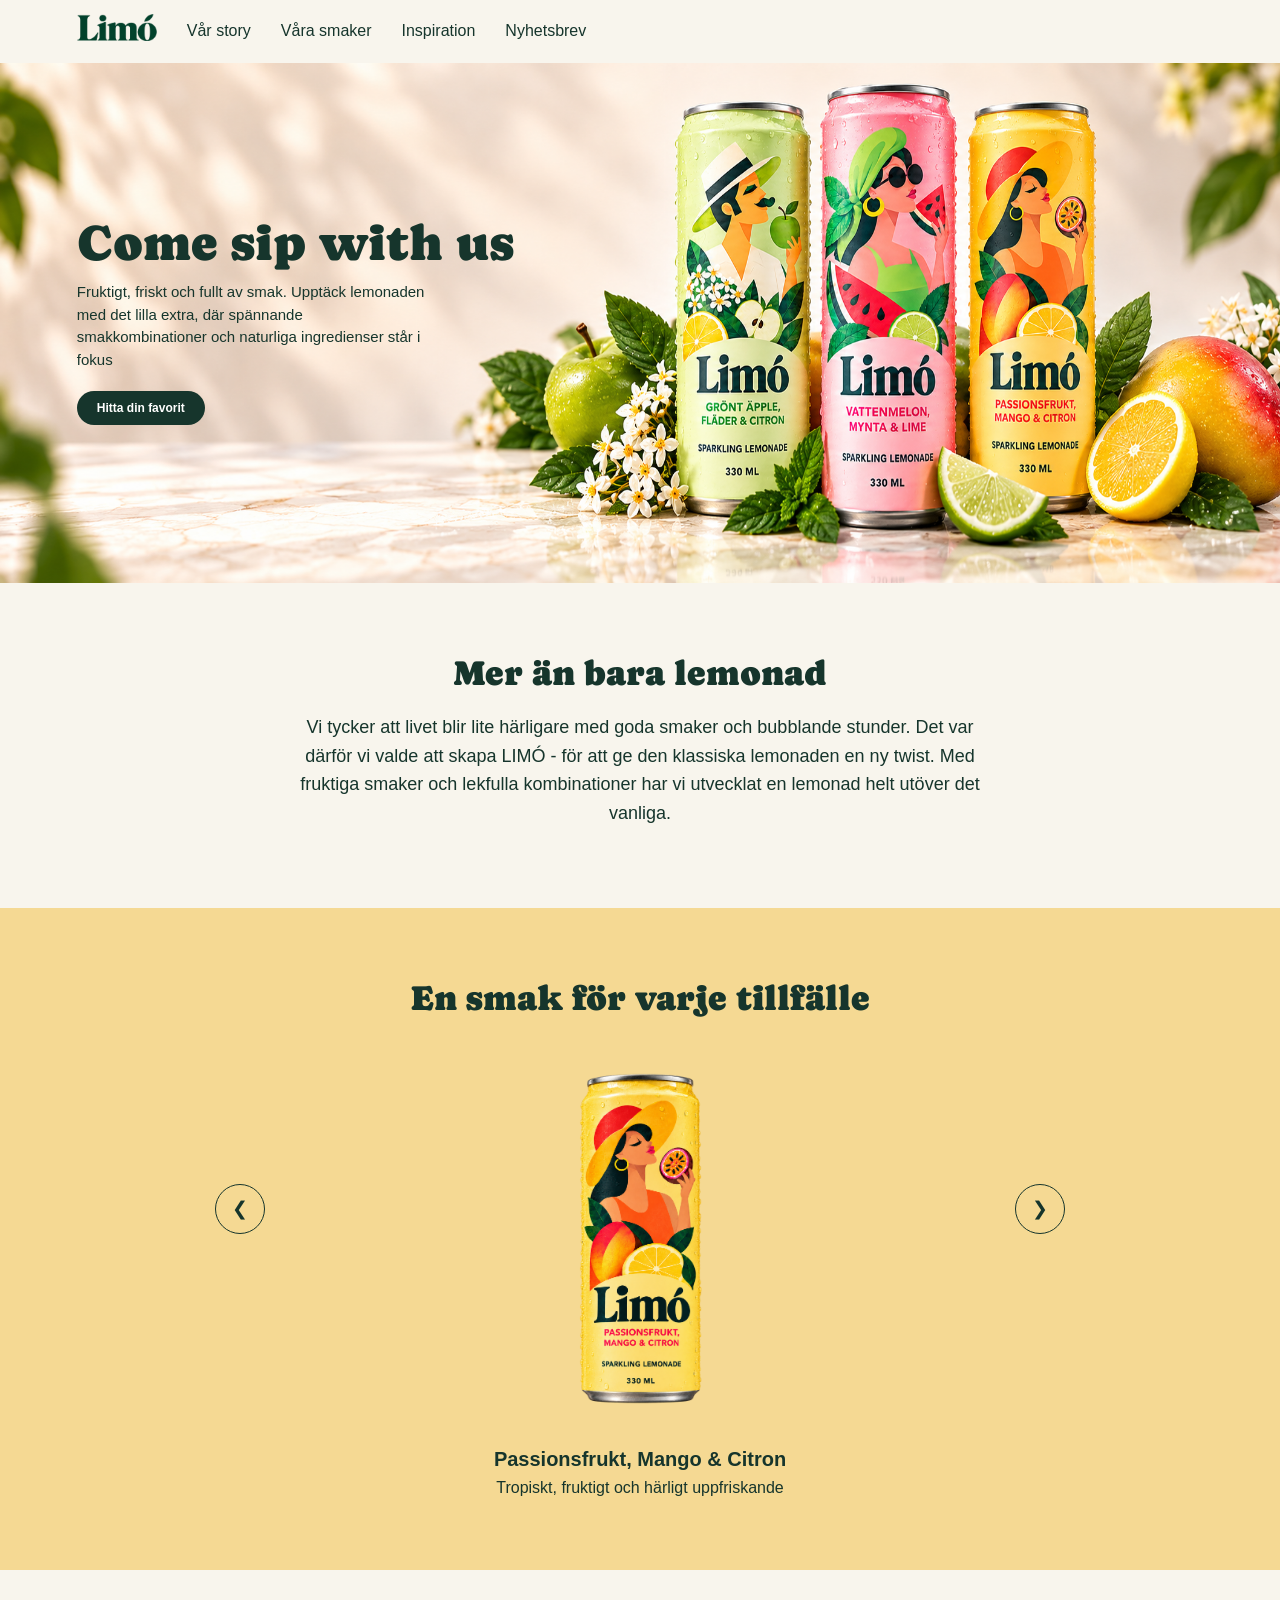
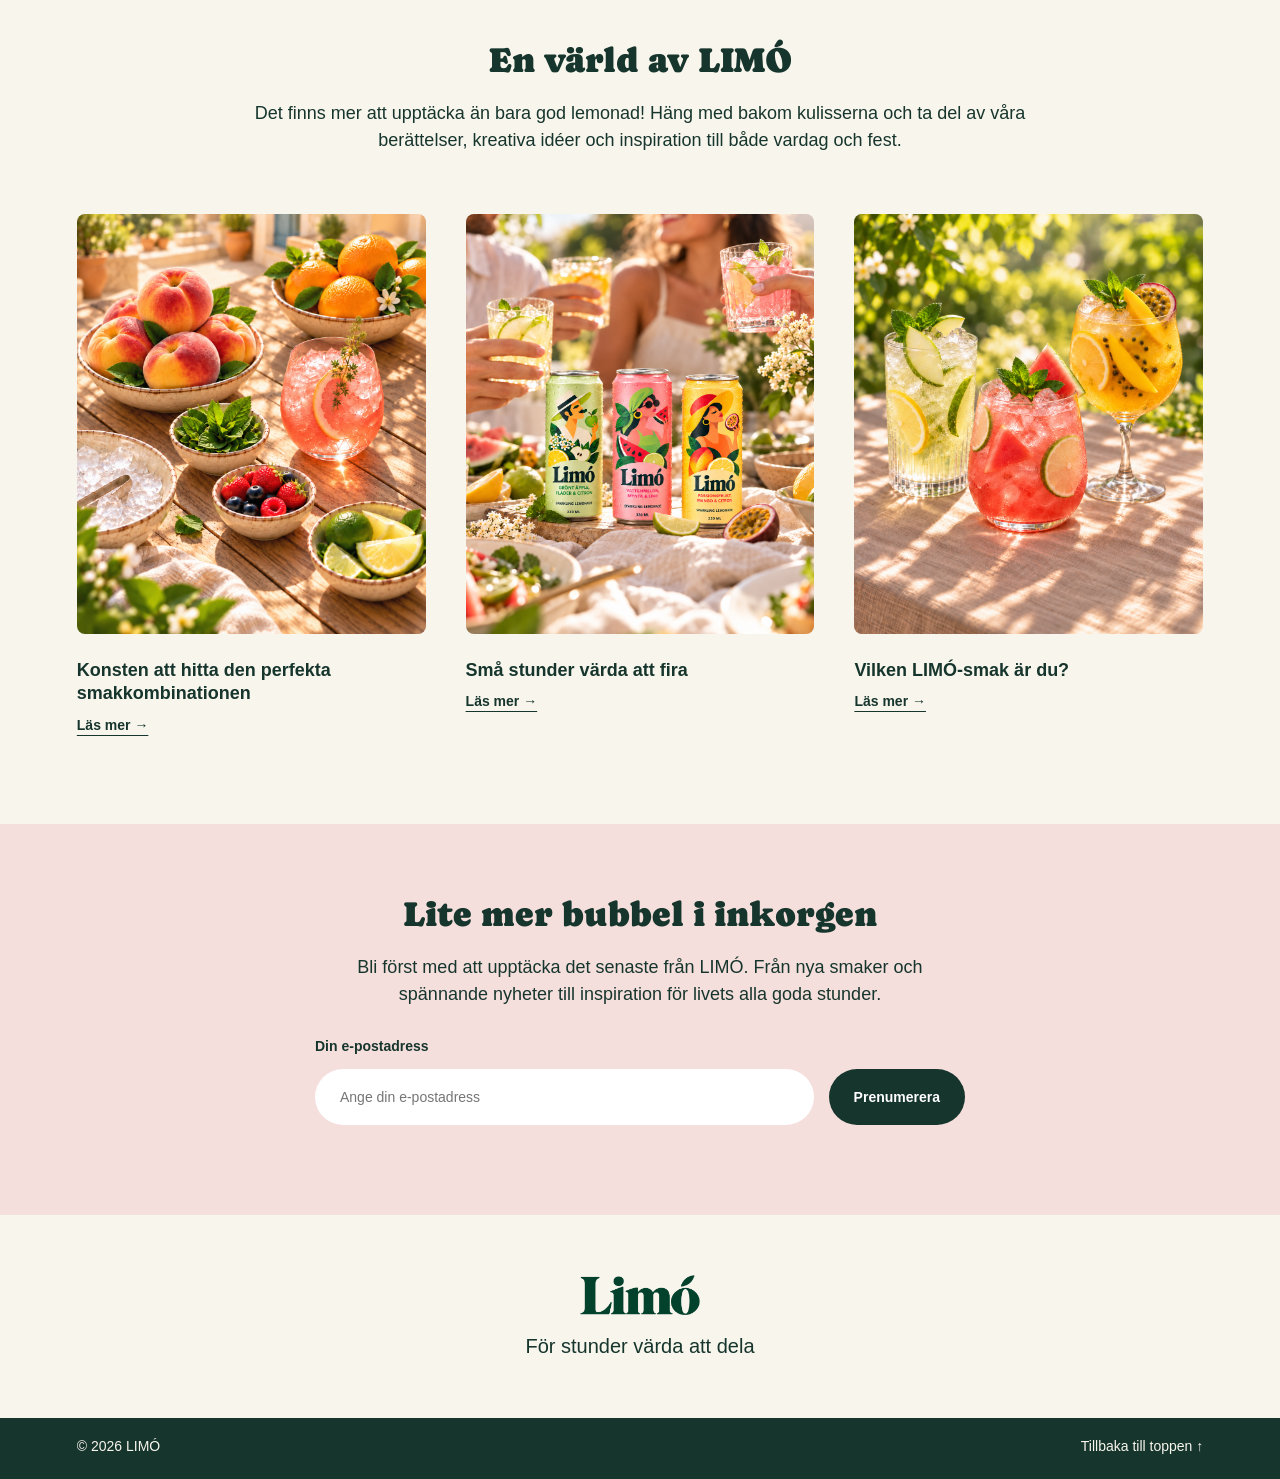
==== webbplats/index.html @ f2c903df "Ändring av namn på filer, kontroll av plugin, tog bort onödiga filer" ====
<!doctype html>
<html lang="sv">
  <head>
    <meta charset="UTF-8" />
    <meta name="viewport" content="width=device-width, initial-scale=1.0" />

    <!-- Sidans titel och metabeskrivning för SEO -->
    <title>LIMÓ Sparkling Lemonade - Fruktig, frisk och full av smak</title>
    <meta
      name="description"
      content="Upptäck LIMÓ, en sprudlande lemonad med fruktiga smakkombinationer. Utforska våra tre smaker, hitta din favorit och inspireras av livets goda stunder."
    />

    <!-- Kopplar HTML-filen till den externa CSS-filen -->
    <link rel="stylesheet" href="style.css" />

    <!-- Favicon -->
    <link rel="icon" type="image/png" href="images/favicon.png" />
  </head>

  <body>
    <!-- HEADER: Logotyp och navigeringsmeny -->
    <header id="top">
      <!-- Logotypen länkar tillbaka till startsidan -->
      <a href="index.html" class="logo">
        <img src="images/logo.png" alt="LIMÓ - Startsida" />
      </a>
      <nav aria-label="Huvudmeny">
        <ul>
          <li><a href="#story">Vår story</a></li>
          <li><a href="#smaker">Våra smaker</a></li>
          <li><a href="#inspiration">Inspiration</a></li>
          <li><a href="#nyhetsbrev">Nyhetsbrev</a></li>
        </ul>
      </nav>
    </header>

    <main>
      <!-- HERO: Huvudbild med rubrik, text och knapp -->
      <section class="hero">
        <img
          src="images/hero.png"
          alt="Tre färgglada LIMÓ-lemonader med fruktiga smaker"
          class="hero-image"
        />
        <div class="hero-content">
          <h1>Come sip with us</h1>
          <p>
            Fruktigt, friskt och fullt av smak. Upptäck lemonaden med det lilla
            extra, där spännande smakkombinationer och naturliga ingredienser
            står i fokus
          </p>
          <a href="#smaker" class="hero-button"> Hitta din favorit </a>
        </div>
      </section>

      <!-- VÅR STORY: Presentation av varumärket LIMÓ -->
      <section id="story" class="about">
        <h2>Mer än bara lemonad</h2>

        <p>
          Vi tycker att livet blir lite härligare med goda smaker och bubblande
          stunder. Det var därför vi valde att skapa LIMÓ - för att ge den
          klassiska lemonaden en ny twist. Med fruktiga smaker och lekfulla
          kombinationer har vi utvecklat en lemonad helt utöver det vanliga.
        </p>
      </section>

      <!-- VÅRA SMAKER: Bläddringsbar produktkarusell -->
      <section id="smaker" class="products">
        <h2>En smak för varje tillfälle</h2>

        <div class="product-slider">
          <!-- Vänster Pil -->
          <button
            class="slider-prev"
            type="button"
            aria-label="Föregående smak"
          >
            &#10094;
          </button>

          <div class="product-container">
            <article class="product is-active">
              <img
                src="images/passionsfrukt_mango.png"
                alt="LIMÓ passionsfrukt, mango och citron"
              />
              <h3>Passionsfrukt, Mango & Citron</h3>
              <p>Tropiskt, fruktigt och härligt uppfriskande</p>
            </article>

            <article class="product">
              <img
                src="images/apple_flader.png"
                alt="LIMÓ grönt äpple, fläder och citron"
              />
              <h3>Grönt äpple, Fläder & Citron</h3>
              <p>Friskt, blommigt och lagom syrligt</p>
            </article>

            <article class="product">
              <img
                src="images/vattenmelon_mynta.png"
                alt="LIMÓ vattenmelon, mynta och lime"
              />
              <h3>Vattenmelon, Mynta & Lime</h3>
              <p>Läskande, svalkande och full av sommarkänsla</p>
            </article>
          </div>

          <!-- Höger Pil -->
          <button class="slider-next" type="button" aria-label="Nästa smak">
            &#10095;
          </button>
        </div>
      </section>

      <!-- INSPIRATION: Länkar till webbplatsens tre artiklar -->
      <section id="inspiration" class="journal">
        <h2>En värld av LIMÓ</h2>

        <p>
          Det finns mer att upptäcka än bara god lemonad! Häng med bakom
          kulisserna och ta del av våra berättelser, kreativa idéer och
          inspiration till både vardag och fest.
        </p>

        <!-- Tre artiklar med bilder och länkar -->
        <div class="article-container">
          <article class="article-card">
            <div class="article-image">
              <img
                src="images/kombiationer.png"
                alt="Fruktiga ingredienser till LIMÓ:s lemonader"
              />
            </div>
            <h3>Konsten att hitta den perfekta smakkombinationen</h3>

            <a href="artikel.html?id=perfekta-smakkombinationen"> Läs mer → </a>
          </article>

          <article class="article-card">
            <div class="article-image">
              <img
                src="images/stunder.png"
                alt="Lemonad serverad under en somrig stund"
              />
            </div>
            <h3>Små stunder värda att fira</h3>

            <a href="artikel.html?id=sma-stunder-varda-att-fira"> Läs mer → </a>
          </article>

          <article class="article-card">
            <div class="article-image">
              <img
                src="images/smaker.png"
                alt="LIMÓ:s tre olika lemonadsmaker"
              />
            </div>
            <h3>Vilken LIMÓ-smak är du?</h3>

            <a href="artikel.html?id=vilken-limo-smak-ar-du"> Läs mer → </a>
          </article>
        </div>
      </section>

      <!-- NYHETSBREV: Formulär för att registrera e-postadress -->
      <section id="nyhetsbrev" class="newsletter">
        <h2>Lite mer bubbel i inkorgen</h2>

        <p>
          Bli först med att upptäcka det senaste från LIMÓ. Från nya smaker och
          spännande nyheter till inspiration för livets alla goda stunder.
        </p>

        <form id="newsletter-form">
          <label for="email">Din e-postadress</label>

          <input
            type="email"
            id="email"
            name="email"
            placeholder="Ange din e-postadress"
            autocomplete="email"
            required
          />

          <button type="submit">Prenumerera</button>
        </form>

        <!-- Här visar JavaScript ett tackmeddelande -->
        <div id="form-message" aria-live="polite"></div>
      </section>
    </main>

    <!-- FOOTER: Logotyp och slogan -->
    <footer class="site-footer">
      <div class="footer-top">
        <img src="images/logo.png" alt="LIMÓ logotyp" class="footer-logo" />

        <p>För stunder värda att dela</p>
      </div>

      <!-- Nedre delen med copyright och länk till toppen -->
      <div class="footer-bottom">
        <p>© 2026 LIMÓ</p>

        <a href="#top">Tillbaka till toppen ↑</a>
      </div>
    </footer>

    <!-- Kopplar HTML-filen till JavaScript -->
    <script src="script.js"></script>
  </body>
</html>
---- webbplats/style.css ----
/* GRUNDINSTÄLLNINGAR */

/* Importerar Caprasimo från Google Fonts */
@import url("https://fonts.googleapis.com/css2?family=Caprasimo&display=swap");

/* Tar bort webbläsarens standardmarginaler */
* {
  margin: 0;
  padding: 0;
  box-sizing: border-box;
}

/* Sidans bakgrund, textfärg och typsnitt */
body {
  background-color: #f8f5ed;
  color: #16352c;
  font-family: "Gill Sans", "Gill Sans MT", Calibri, "Trebuchet MS", sans-serif;
}

/* HEADER */

/* Placerar logotyp och navigering till vänster */
header {
  display: flex;
  justify-content: flex-start;
  align-items: center;
  gap: 30px;
  padding: 18px 6% 18px;
  background-color: #f8f5ed;
}

/* LIMÓ-logotypen */
.logo {
  display: inline-flex;
  align-items: center;
  flex-shrink: 0;
}

.logo img {
  display: block;
  width: 80px;
  height: auto;
  position: relative;
  top: -4px;
}

/* Navigeringsmenyn */
header nav ul {
  display: flex;
  align-items: center;
  gap: 30px;
  list-style: none;
}

/* Länkarna i menyn */
header nav a {
  font-size: 16px;
  font-weight: 350;
  text-decoration: none;
  color: #16352c;
}

/* Ändrar färg när muspekaren förs över en länk */
header nav a:hover {
  color: #9b7a6d;
}

/* HERO-SEKTION */

/* Gör det möjligt att placera text ovanpå bilden */
.hero {
  position: relative;
  width: 100%;
  height: 520px;
  min-height: 0;
  overflow: hidden;
}

/* Bakgrundsbilden fyller hela sektionen */
.hero-image {
  position: absolute;
  top: 0;
  left: 0;
  width: 100%;
  height: 100%;
  object-fit: fill;
}

/* Placerar innehållet ovanpå bilden */
.hero-content {
  position: relative;
  z-index: 1;
  min-height: 0;
  height: 100%;
  display: flex;
  flex-direction: column;
  justify-content: center;
  align-items: flex-start;
  padding: 60px 6%;
  max-width: 600px;
  transform: translateY(-3px);
}

/* Hero-sektionens huvudrubrik */
.hero h1 {
  font-family: "Caprasimo", serif;
  font-size: 50px;
  font-weight: 400;
  white-space: nowrap;
  margin-bottom: 10px;
}

/* Hero-sektionens brödtext */
.hero p {
  font-size: 15px;
  line-height: 1.5;
  margin-bottom: 20px;
  max-width: 350px;
}

/* Knappen till smaksektionen */
.hero-button {
  display: inline-block;
  background-color: #16352c;
  color: #ffffff;
  padding: 10px 20px;
  border-radius: 35px;
  text-decoration: none;
  font-size: 12px;
  font-family: inherit;
  font-weight: 600;
}

/* Knappens effekt vid hovring */
.hero-button:hover {
  background-color: #5f4a42;
}

/* VÅR STORY: Sektionens utseende */
.about {
  background-color: #f8f5ed;
  padding: 70px 8% 80px;
  text-align: center;
}

/* Rubriken i Vår story */
.about h2 {
  font-size: 35px;
  font-family: "Caprasimo", serif;
  font-weight: 400;
  color: #16352c;
  margin-bottom: 20px;
}

/* Brödtexten i Vår story */
.about p {
  font-size: 18px;
  line-height: 1.6;
  color: #16352c;
  max-width: 700px;
  margin: 0 auto;
}

/* VÅRA SMAKER: Sektionens utseende */
.products {
  background-color: #f5d993;
  padding: 70px 6% 70px;
  text-align: center;
  transition: background-color 0.4s ease;
}

/* Bakgrundsfärg för respektive LIMÓ-smak */
.products.flavour-mango {
  background-color: #f5d993;
}

.products.flavour-apple {
  background-color: #dce9b8;
}

.products.flavour-watermelon {
  background-color: #f6c6d3;
}

.products h2 {
  font-size: 35px;
  font-family: "Caprasimo", serif;
  font-weight: 400;
  color: #16352c;
  margin-bottom: 40px;
}

/* PRODUKTPILAR: Runda knappar med tunn kontur */
.slider-prev,
.slider-next {
  display: flex;
  align-items: center;
  justify-content: center;
  background-color: transparent;
  color: #16352c;
  border: 0.5px solid #16352c;
  border-radius: 50%;
  width: 50px;
  height: 50px;
  font-size: 19px;
  line-height: 1;
  cursor: pointer;
  flex-shrink: 0;
  transform: translateY(-70px);
  transition:
    background-color 0.3s ease,
    color 0.3s ease;
}

/* Mörkgrön bakgrund och vit pil vid hover */
.slider-prev:hover,
.slider-next:hover {
  background-color: #16352c;
  color: #ffffff;
}

/* Placerar pilarna på varsin sida av produkten */
.product-slider {
  display: flex;
  align-items: center;
  justify-content: center;
  gap: 50px;
  max-width: 1100px;
  margin: 0 auto;
}

/* Centrerar produkten */
.product-container {
  width: 100%;
  max-width: 650px;
}

/* Döljer produkter som inte är aktiva */
.product {
  display: none;
}

/* Visar den aktuella produkten */
.product.is-active {
  display: block;
}

/* Produktbildens storlek */
.product img {
  display: block;
  width: 100%;
  height: 350px;
  object-fit: contain;
  margin-bottom: 40px;
}

/* Produktnamn */
.product h3 {
  font-size: 20px;
  margin-bottom: 5px;
  color: #16352c;
}

/* Smakbeskrivning */
.product p {
  font-size: 16px;
  line-height: 1.5;
  color: #16352c;
}

/* INSPIRATION: Sektionens bakgrund och avstånd */
.journal {
  background-color: #f8f5ed;
  padding: 70px 6% 90px;
  text-align: center;
}

/* Rubriken i inspirationssektionen */
.journal h2 {
  font-size: 35px;
  font-family: "Caprasimo", serif;
  font-weight: 400;
  color: #16352c;
  margin-bottom: 20px;
}

/* Den inledande brödtexten */
.journal > p {
  font-size: 18px;
  line-height: 1.5;
  max-width: 800px;
  margin: 0 auto 60px;
}

/* Placerar de tre artikelkorten bredvid varandra */
.article-container {
  display: grid;
  grid-template-columns: repeat(3, 1fr);
  gap: 40px;
  max-width: 1200px;
  margin: 0 auto;
}

/* Varje artikelkort */
.article-card {
  text-align: left;
}

/* Bildruta som döljer det som zoomas utanför */
.article-image {
  overflow: hidden;
  border-radius: 8px;
  margin-bottom: 25px;
}

/* Artikelbildernas storlek och mjuka övergång */
.article-card img {
  display: block;
  width: 100%;
  height: 420px;
  object-fit: cover;
  transition: transform 0.8s ease;
}

/* Zoomar in bilden när muspekaren är över den */
.article-image:hover img {
  transform: scale(1.08);
}

/* Artikelrubrikerna */
.article-card h3 {
  font-size: 18px;
  line-height: 1.3;
  color: #16352c;
  margin-bottom: 10px;
}

/* Länken till artikeln */
.article-card a {
  display: inline-block;
  color: #16352c;
  font-size: 14px;
  font-weight: 600;
  text-decoration: underline;
  text-underline-offset: 5px;
  transition:
    transform 0.3s ease,
    color 0.3s ease;
}

/* Flyttar länken åt höger när man hovrar */
.article-card a:hover {
  transform: translateX(5px);
  color: #9b7a6d;
}

/* NYHETSBREV: Bakgrund och placering */
.newsletter {
  background-color: #f5dfdd;
  padding: 70px 6% 90px;
  text-align: center;
}

/* Rubriken */
.newsletter h2 {
  font-size: 35px;
  font-family: "Caprasimo", serif;
  font-weight: 400;
  color: #16352c;
  margin-bottom: 20px;
}

/* Brödtexten */
.newsletter > p {
  font-size: 18px;
  line-height: 1.5;
  max-width: 600px;
  margin: 0 auto 30px;
}

/* Placerar e-postfältet och knappen bredvid varandra */
#newsletter-form {
  display: grid;
  grid-template-columns: 1fr auto;
  gap: 15px;
  max-width: 650px;
  margin: 0 auto;
  text-align: left;
}

/* Texten ovanför e-postfältet */
#newsletter-form label {
  grid-column: 1 / -1;
  font-size: 14px;
  font-weight: 600;
}

/* E-postfältets utseende */
#newsletter-form input {
  min-width: 0;
  padding: 20px 25px;
  border: none;
  border-radius: 300px;
  font-size: 14px;
  font-family: inherit;
}

/* Prenumerera-knappen */
#newsletter-form button {
  background-color: #16352c;
  color: white;
  border: none;
  border-radius: 30px;
  padding: 15px 25px;
  font-size: 14px;
  font-weight: 600;
  font-family: inherit;
  cursor: pointer;
}

/* Visar tydligt vilket formulärelement som är markerat */
#newsletter-form input:focus-visible,
#newsletter-form button:focus-visible {
  outline: 2px solid #16352c;
}

/* Ändrar knappens färg vid hovring */
#newsletter-form button:hover {
  background-color: #5f4a42;
}

/* Tackmeddelandet som skapas med JavaScript */
#form-message {
  position: relative;
  height: 0;
}

/* Placerar tackmeddelandet under formuläret */
#form-message p {
  position: absolute;
  top: 25px;
  left: 0;
  width: 100%;
  margin: 0;
  text-align: center;
  font-size: 16px;
  font-weight: 600;
  color: #16352c;
}

/* FOOTER: Sektionens grundinställningar */
.site-footer {
  width: 100%;
}

/* Övre delen med beige bakgrund */
.footer-top {
  background-color: #f8f5ed;
  padding: 60px 6% 60px;
  text-align: center;
}

/* LIMÓ-logotypen */
.footer-logo {
  display: block;
  width: 120px;
  height: auto;
  margin: 0 auto 20px;
}

/* Slogan under logotypen */
.footer-top p {
  font-size: 20px;
  color: #16352c;
  font-weight: 500;
}

/* Nedre delen med mörkgrön bakgrund */
.footer-bottom {
  display: flex;
  justify-content: space-between;
  align-items: center;
  background-color: #16352c;
  padding: 20px 6% 25px;
}

/* Copyright-text */
.footer-bottom p {
  color: #f8f5ed;
  font-size: 14px;
}

/* Länken tillbaka till toppen */
.footer-bottom a {
  color: #f8f5ed;
  font-size: 14px;
  text-decoration: none;
}

/* Effekt när muspekaren är över länken */
.footer-bottom a:hover {
  text-decoration: underline;
}

/* Mjuk scrollning mellan sidans ankarlänkar */
html {
  scroll-behavior: smooth;
}

/* BUBBLOR: Utseende på bubblorna som skapas */
.celebration-bubble {
  position: fixed;
  bottom: -60px;
  border-radius: 50%;
  background-color: rgba(255, 255, 255, 0.514);
  border: 0.5px solid rgba(142, 120, 99, 0.497);
  box-shadow: inset 0 0 12px rgba(225, 250, 248, 0.6);
  pointer-events: none;
  z-index: 9999;
  animation: bubble-rise 5s ease-out forwards;
}

/* ANIMATION: Får bubblorna att stiga och försvinna */
@keyframes bubble-rise {
  0% {
    transform: translateY(0) scale(0.5);
    opacity: 0;
  }

  15% {
    opacity: 1;
  }

  80% {
    opacity: 0.8;
  }

  100% {
    transform: translateY(-110vh) scale(1.2);
    opacity: 0;
  }
}
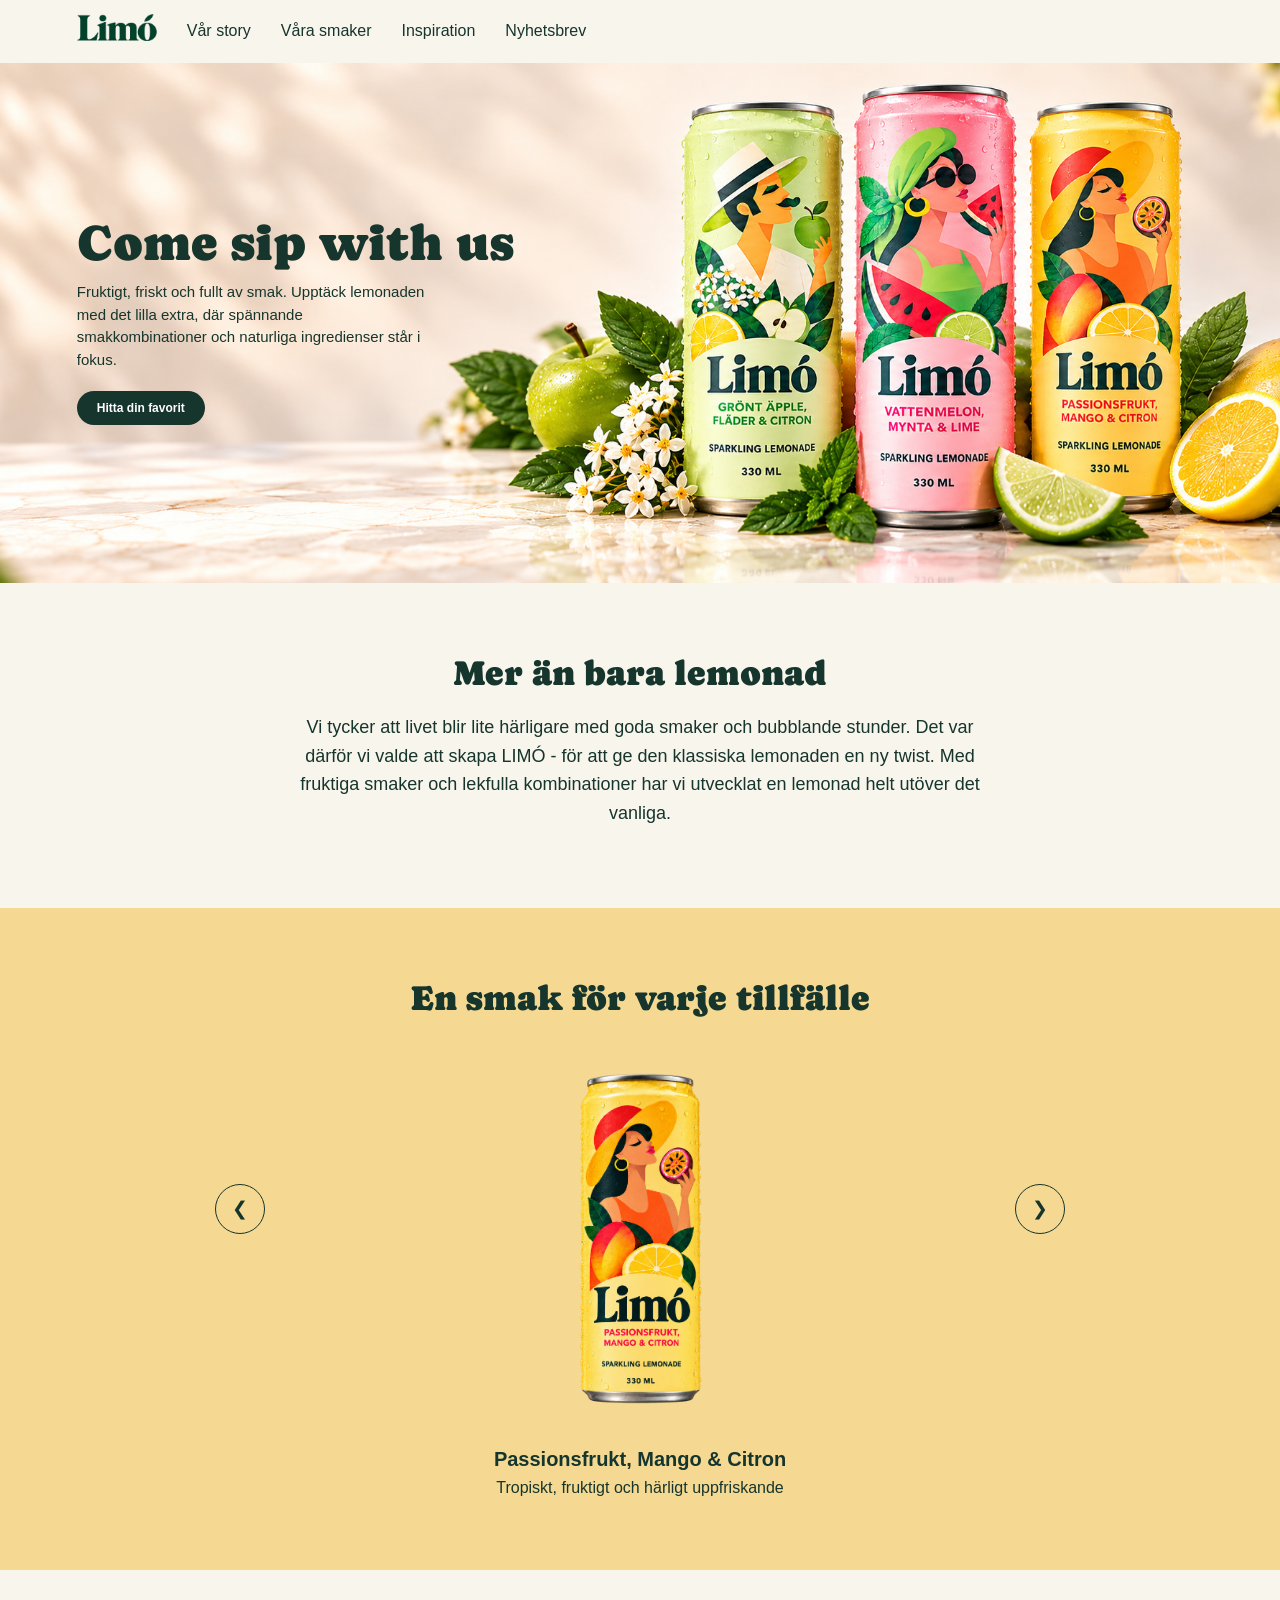
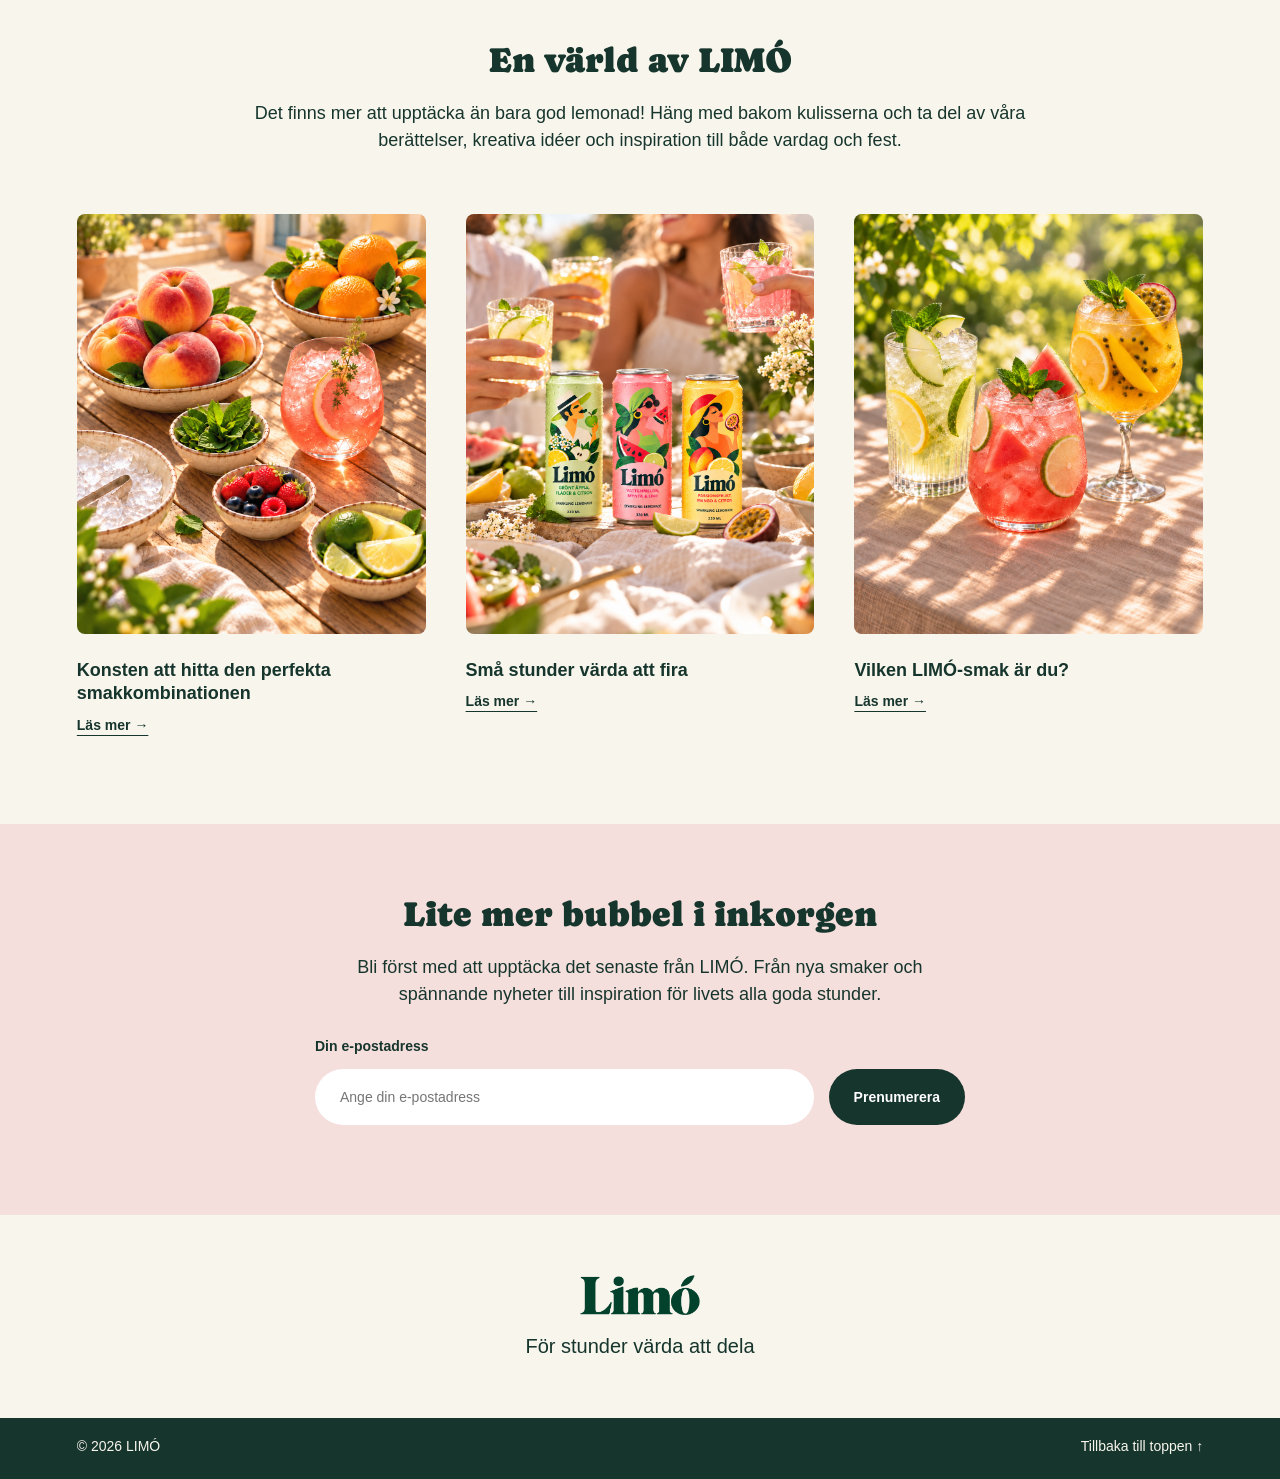
==== commit 4776651c: "Sista justeringar i bild och text" ====
--- a/webbplats/index.html
+++ b/webbplats/index.html
@@ -48,7 +48,7 @@
           <p>
             Fruktigt, friskt och fullt av smak. Upptäck lemonaden med det lilla
             extra, där spännande smakkombinationer och naturliga ingredienser
-            står i fokus
+            står i fokus.
           </p>
           <a href="#smaker" class="hero-button"> Hitta din favorit </a>
         </div>
--- a/webbplats/style.css
+++ b/webbplats/style.css
@@ -83,7 +83,7 @@
   left: 0;
   width: 100%;
   height: 100%;
-  object-fit: fill;
+  object-fit: cover;
 }
 
 /* Placerar innehållet ovanpå bilden */
